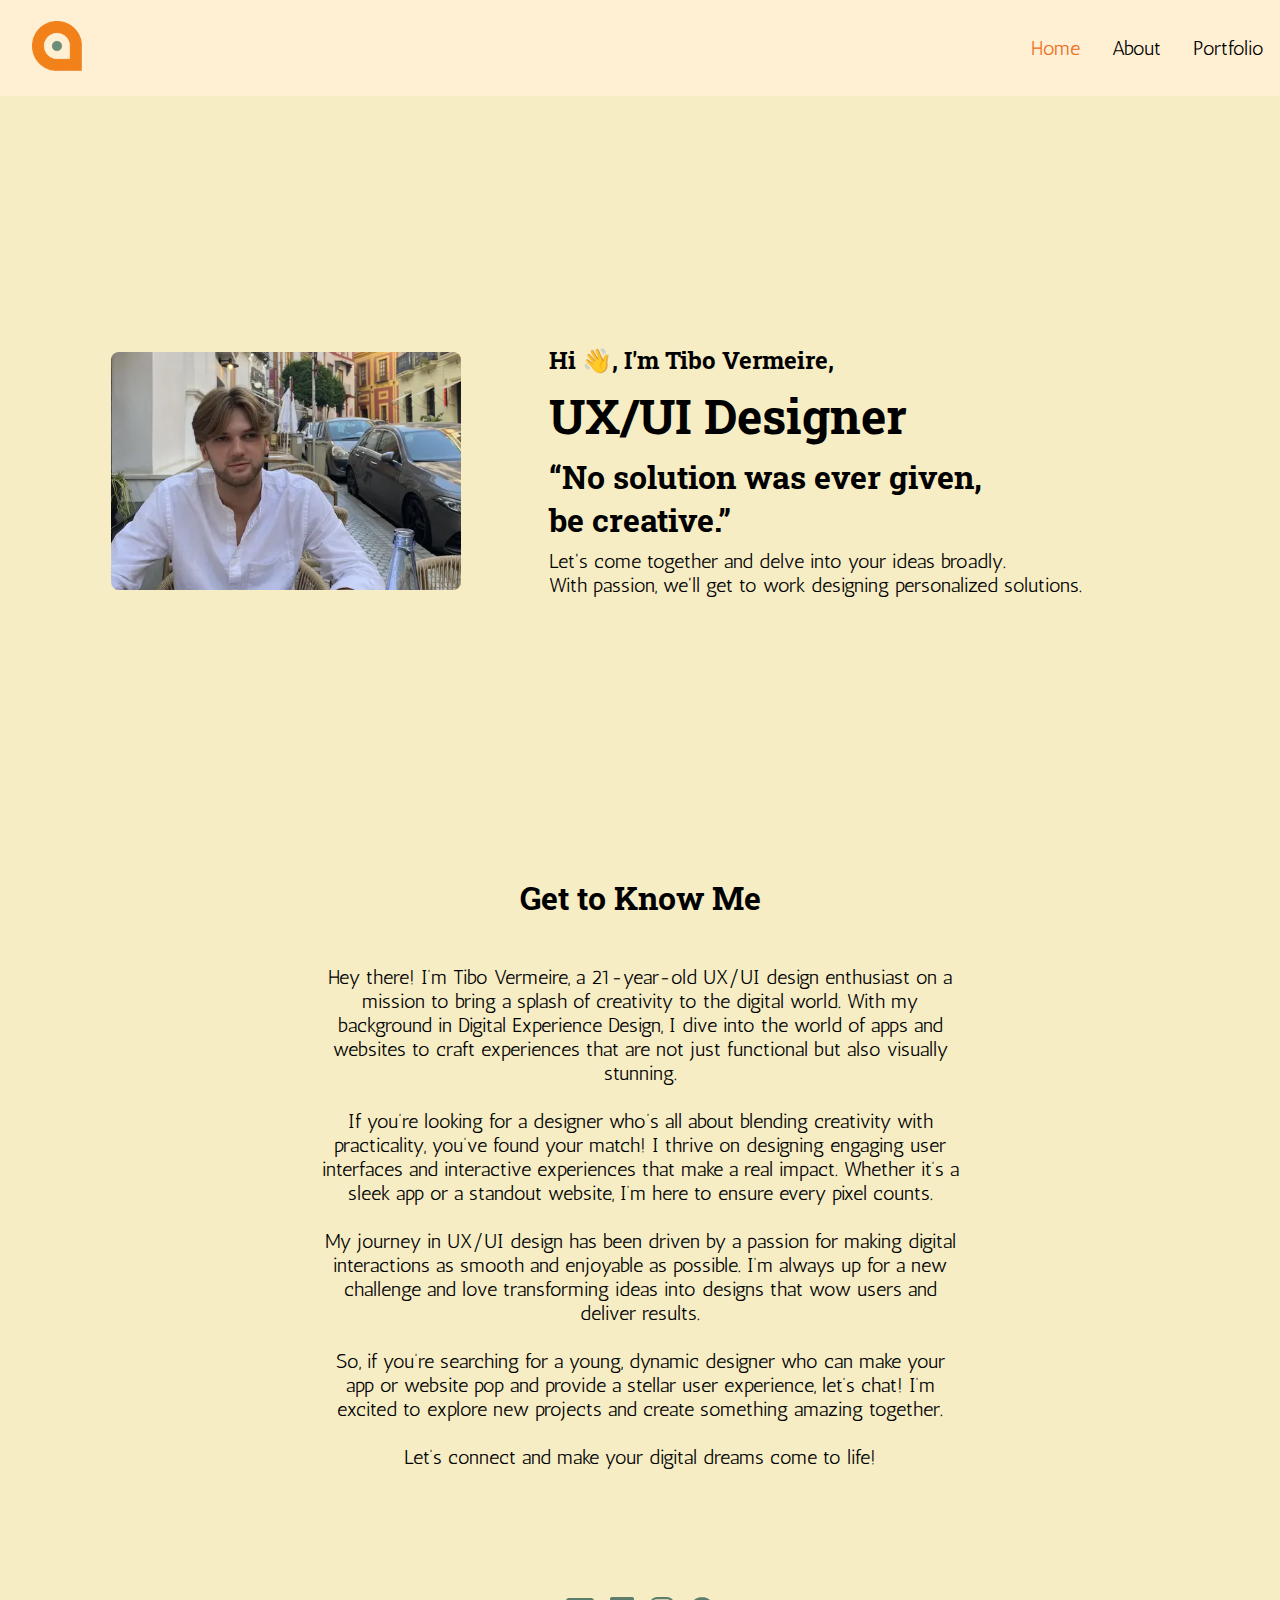
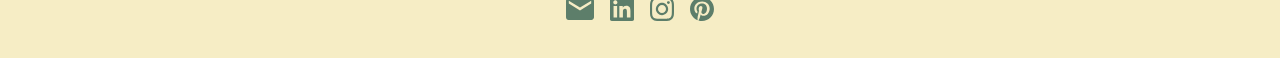
==== index.html @ 276ce7d8 "keyword improval" ====
<!DOCTYPE html>
<html lang="en">

<head>
    <meta charset="UTF-8">
    <meta name="viewport" content="width=device-width, initial-scale=1.0">

    <script src="https://cdn-eu.pagesense.io/js/empatude/4003f5387c204eb7a734f2715d2c9e38.js"></script>

    <!-- Hotjar Tracking Code -->
    <script>
        (function(h, o, t, j, a, r) {
            h.hj = h.hj || function() { (h.hj.q = h.hj.q || []).push(arguments) };
            h._hjSettings = { hjid: 3784376, hjsv: 6 };
            a = o.getElementsByTagName('head')[0];
            r = o.createElement('script'); r.async = 1;
            r.src = t + h._hjSettings.hjid + j + h._hjSettings.hjsv;
            a.appendChild(r);
        })(window, document, 'https://static.hotjar.com/c/hotjar-', '.js?sv=');
    </script>

    <!-- Google Tag Manager -->
    <script>
        (function(w, d, s, l, i) {
            w[l] = w[l] || [];
            w[l].push({ 'gtm.start': new Date().getTime(), event: 'gtm.js' });
            var f = d.getElementsByTagName(s)[0],
                j = d.createElement(s), dl = l != 'dataLayer' ? '&l=' + l : '';
            j.async = true;
            j.src = 'https://www.googletagmanager.com/gtm.js?id=' + i + dl;
            f.parentNode.insertBefore(j, f);
        })(window, document, 'script', 'dataLayer', 'GTM-WDBLGNGG');
    </script>
    <!-- End Google Tag Manager -->

    <title>Tibo Vermeire - UX/UI Designer</title>
    <meta name="title" content="Tibo Vermeire - UX/UI Designer">
    <meta name="description" content="Passionate UX/UI designer crafting immersive experiences, blending empathy with innovation.">
    <meta name="keywords" content="Tibo Vermeire, UX/UI design, Creative, Apps, Website, Designer, Digital">
    <meta name="author" content="Tibo Vermeire">
    <meta name="robots" content="index, follow">

    <link rel="canonical" href="https://www.empatude.be/" />

    <!-- Primary Meta Tags -->
    <title>Empatude</title>
    <meta name="title" content="Empatude" />
    <meta name="description" content="Discover how Empatude can propel your business forward! Explore our projects and see if Empatude can become your trusted partner." />

    <!-- Open Graph / Facebook -->
    <meta property="og:type" content="website" />
    <meta property="og:url" content="https://metatags.io/" />
    <meta property="og:title" content="Empatude" />
    <meta property="og:description" content="Discover how Empatude can propel your business forward! Explore our projects and see if Empatude can become your trusted partner." />
    <meta property="og:image" content="https://metatags.io/images/meta-tags.png" />

    <!-- Twitter -->
    <meta property="twitter:card" content="summary_large_image" />
    <meta property="twitter:url" content="https://metatags.io/" />
    <meta property="twitter:title" content="Empatude" />
    <meta property="twitter:description" content="Discover how Empatude can propel your business forward! Explore our projects and see if Empatude can become your trusted partner." />
    <meta property="twitter:image" content="https://metatags.io/images/meta-tags.png" />


    <!-- Favicon -->
    <link rel="icon" href="/Assets/favicon.ico" type="image/x-icon">
    
    <!-- Font Imports -->
    <link rel="stylesheet" href="https://fonts.googleapis.com/css2?family=Roboto+Slab:wght@500&display=swap">
    <link rel="stylesheet" href="https://fonts.googleapis.com/css2?family=Antic&display=swap">

    <!-- Stylesheet -->
    <link rel="stylesheet" href="style.css">

    <!-- Main JS -->
    <script src="./main.js" defer></script>
    
    <!-- Google Tag -->
    <script async src="https://www.googletagmanager.com/gtag/js?id=G-KB0P26QHJX"></script>
    <script>
        window.dataLayer = window.dataLayer || [];
        function gtag() { dataLayer.push(arguments); }
        gtag('js', new Date());
        gtag('config', 'G-KB0P26QHJX');
    </script>

</head>

<body>
    <!-- Google Tag Manager (noscript) -->
    <noscript><iframe src="https://www.googletagmanager.com/ns.html?id=GTM-WDBLGNGG"
                      height="0" width="0" style="display:none;visibility:hidden"></iframe></noscript>
    <!-- End Google Tag Manager (noscript) -->

    <nav class="navbar">
        <div class="logo">
            <a href="index.html"><img src="Assets/empatude_logo.webp" alt="Empatude Logo"></a>
        </div>
    
        <!-- Toggle Button -->
        <div class="toggle-button" aria-label="Toggle Navigation" onclick="toggleNavbar()">
            <div class="bar"></div>
            <div class="bar"></div>
            <div class="bar"></div>
        </div>
    
        <!-- Navigation Links -->
        <div class="navbar-links">
            <ul>
                <li><a class="on" href="index.html">Home</a></li>
                <li><a href="about.html">About</a></li>
                <li><a href="portfolio.html">Portfolio</a></li>
            </ul>
        </div>
    </nav>
    

    <div class="home">
        <div class="profielfoto">
            <img class="foto" src="Assets/profielfoto.webp" alt="Tibo Vermeire">
        </div>
        <div class="introducing">
            <h3 class="space">Hi 👋, I'm Tibo Vermeire,</h3>
            <h1 class="space">UX/UI Designer</h1>
            <h2 class="space">“No solution was ever given, <br>be creative.”</h2>
            <p class="space">Let's come together and delve into your ideas broadly. <br>
                 With passion, we'll get to work designing personalized solutions.</p>
        </div>
    </div>

    <div class="information">
        <h2 id="knowMe">Get to Know Me</h2>
        <p>
            Hey there! I’m Tibo Vermeire, a 21-year-old UX/UI design enthusiast on a mission to bring a splash of creativity to the digital world. With my background in Digital Experience Design, I dive into the world of apps and websites to craft experiences that are not just functional but also visually stunning.
            <br><br>
            If you’re looking for a designer who’s all about blending creativity with practicality, you’ve found your match! I thrive on designing engaging user interfaces and interactive experiences that make a real impact. Whether it’s a sleek app or a standout website, I’m here to ensure every pixel counts.
            <br><br>
            My journey in UX/UI design has been driven by a passion for making digital interactions as smooth and enjoyable as possible. I’m always up for a new challenge and love transforming ideas into designs that wow users and deliver results.
            <br><br>
            So, if you’re searching for a young, dynamic designer who can make your app or website pop and provide a stellar user experience, let’s chat! I’m excited to explore new projects and create something amazing together.
            <br><br>
            Let’s connect and make your digital dreams come to life!
        </p>
    </div>

    <footer>
        <div class="socials">
            <a href="mailto:Tibo_Vermeire@icloud.com"><img class="icon" id="mail" src="Assets/SVG/Mail.svg" alt="Mail Icon"></a>
            <a href="https://www.linkedin.com/in/tibo-vermeire-33b198261/" target="_blank"><img class="icon" src="Assets/SVG/Linked_in.svg" alt="LinkedIn Icon"></a>
            <a href="https://www.instagram.com/empatude__/" target="_blank"><img class="icon" src="Assets/SVG/Instagram.svg" alt="Instagram Icon"></a>
            <a href="https://nl.pinterest.com/empatude__/" target="_blank"><img class="icon" src="Assets/SVG/Pintrest.svg" alt="Pinterest Icon"></a>
        </div>
    </footer>

    <script>
        // Function to toggle the navigation
        function toggleNavbar() {
            const navbarLinks = document.querySelector('.navbar-links');
            navbarLinks.classList.toggle('active');
        }
    </script>

</body>
<script src="./main.js"></script>
</html>
---- style.css ----
body {
    background-color: #F6EDC5;
    margin: 0;
    padding: 0;
    font-size: 20px;
    font-family: 'Antic', sans-serif;
}

.blogblok_1{
    padding:15rem 15rem 2rem 15rem;
}

.blogblok{
    padding:2rem 15rem 5rem 15rem;
}

.profielfotoCM{
    height: 150px;
    width: auto;
}

.body-port{
    overflow: scroll;
}

h1{
    font-size: 48px;
    font-family: 'Roboto Slab', serif;
}

h2{
    font-size: 32px;
    font-family: 'Roboto Slab', serif;
}

h3{
    font-size: 24px;
    font-family: 'Roboto Slab', serif;
}

.navbar {
    display: flex;
    justify-content: space-between;
    align-items: center;
    padding: 1rem;
    background-color: #FFF0D4;
}

.logo img{
    margin-left: 1rem;
    width: 50px;
    height: 50px;
}

.navbar-links ul {
    list-style: none;
    display: flex;
    gap: 2rem;
}

.navbar-links ul li a {
    text-decoration: none;
    color: #000;
    font-weight: 500;
    transition: color 0.3s ease;
}

.navbar-links ul li a:hover,
.navbar-links ul li a.on {
    color: #ED6C1A ;
}

.toggle-button {
    display: none;
    flex-direction: column;
    cursor: pointer;
    z-index: 1000;
}

.toggle-button .bar {
    width: 25px;
    height: 3px;
    background-color: #000;
    margin: 4px 0;
    transition: all 0.3s ease;
}


.home {
    display: flex;
    justify-content: center;
    flex-direction: row;
    align-items: center;
    width: 100%;
    padding:10rem 0rem 4rem 0rem;

}

.home .introducing {
    padding: 4em;
}

.home .profielfoto {
    display: flex;
    justify-content: right;
}
 .home .profielfoto .foto{
    box-shadow: #1D1E1B;
    border-radius: 8px;
    width:350px; 
    height: auto;
 }

 .information{
    display: flex;
    justify-content: center;
    align-items: center;
    text-align: center;
    flex-direction: column;
    margin-top: 5em;
    margin-left: 16em;
    margin-right: 16em;
    margin-bottom: 5em;
 }

 #knowMe {
    animation: jump 2s ease-in-out infinite;
    display: inline-block;
}

@keyframes jump {
    0% { transform: translateY(0); }
    20% { transform: translateY(-10px); }
    40% { transform: translateY(0); }
    60% { transform: translateY(-5px); }
    80% { transform: translateY(0); }
    100% { transform: translateY(0); }
}

.space {
    margin: 0.5rem;
}

.content{
    display: flex;
    justify-content: center;
    flex-direction: column;
    align-items: first baseline;
    padding:8rem;

}

footer {
    display: flex;
    justify-content: center;
    margin-bottom: 24px;
}

#mail {
    width: 28px;
}

.icon {
    width: 24px;
    padding: 8px;
}

.socials {
    display: flex;
    align-items: center;
}

.portfolio {
    padding-top: 8em;
    padding-bottom: 5rem;
    padding-left: 2rem;  
    padding-right: 2rem; 
    width: 100%;
    display: flex;
    justify-content: center; 
    flex-wrap: wrap;
    gap: 1rem; 
    box-sizing: border-box; 
}

.project {
    display: flex;
    flex-direction: column;
    align-items: start;
    flex-basis: calc(30% - 1rem); 
    margin: 0; 
    box-sizing: border-box; 
}

.project-img {
    width: 100%;
    margin: 0; 
    display: block;
}

li{
    list-style:none;
}

ul{
    display: flex;
    flex-direction: row;
}

.content .portfolio-detail ul.images {
    list-style-type: none; 
    display: flex; 
    justify-content: space-between; 
    margin: 20px 0; 
}

.content .portfolio-detail ul.images li {
    margin: 0 10px; 
    flex: 1; 
}

.content .portfolio-detail ul.images li img {
    width: 100%; 
    max-width: 250px; 
    height: auto; 
    display: block;
}

.back-button {
    margin: 20px;
    display: inline-block;
}

.btn-back {
    padding: 10px 20px;
    background-color: #ED6C1A; 
    color: white;
    text-decoration: none;
    border-radius: 5px;
    font-family: 'Roboto Slab', serif; 
    font-weight: 500;
}

.btn-back:hover {
    background-color: #ED6C1A;
}



@media screen and ( max-width: 768px){
    body{
        overflow: scroll;
    }

     .about{
        align-items: center;
        text-align: center;
        padding:10rem 8rem 12rem 8rem;
    }

    .project{
        margin-left: 15%;
    }
    

}


@media screen and ( max-width: 620px){
    body{
        font-size: small;
    }
    
    .toggle-button {
        display: flex;
    }

    .navbar-links {
        position: fixed;
        top: 0;
        right: -100%;
        height: 100%;
        width: 250px;
        font-size: 24px;
        background-color: #FFF0D4;
        display: flex;
        flex-direction: column;
        justify-content: center;
        align-items: center;
        text-align: center;
        box-shadow: -4px 0 10px rgba(0, 0, 0, 0.2);
        transition: right 0.3s ease;
    }

    .navbar-links ul {
        flex-direction: column;
        gap: 2rem;
    }

    .navbar-links.active {
        right: 0;
    }

    /* Animated Hamburger to X */
    .toggle-button.active .bar:nth-child(1) {
        transform: rotate(45deg) translate(5px, 5px);
    }

    .toggle-button.active .bar:nth-child(2) {
        opacity: 0;
    }

    .toggle-button.active .bar:nth-child(3) {
        transform: rotate(-45deg) translate(6px, -6px);
    }

    .home {
        flex-direction: column;
        padding:5rem 0rem 10rem 0rem;
    }
    
    .home .introducing {
        text-align: center;
    }
    
    .home .profielfoto {
        display: flex;
        justify-content: center;
    }
     .home .profielfoto .foto{
        width:280px; height:auto;
    }

    .about{
        align-items: center;
        text-align: center;
        padding:7rem 5rem 10rem 5rem;
    }

    .portfolio{
        padding-top:10em;
        padding-bottom: 5rem;
        width: 100%;
        display: flex;
        text-align: center;
        justify-content: center;
        align-items: center;
        flex-direction: column;
    }
    
    .project{
        text-align: center;
        flex-direction: column;
        align-items: center;
        margin-right: auto;
        margin-left: auto;
        padding-bottom: 2rem;
    }

    .project-img{
        width: 178px;
        margin: 0px;
        color: #ED6C1A;
        background-color: #FFF0D4;
        border-color: #ED6C1A;
        border-style: solid;
        border-radius: 8px;
        margin-top: 3rem;
    }

    .button{
        text-decoration: none;
        color: #ED6C1A;
        background-color: #FFF0D4;
        border-color: #ED6C1A;
        border-style: solid;
        border-radius: 8px;
        padding: 8px;
        align-items: center;
        margin: 2rem;
     }

    .socials {
        position: relative;
        bottom: 3rem;
    }
    
}
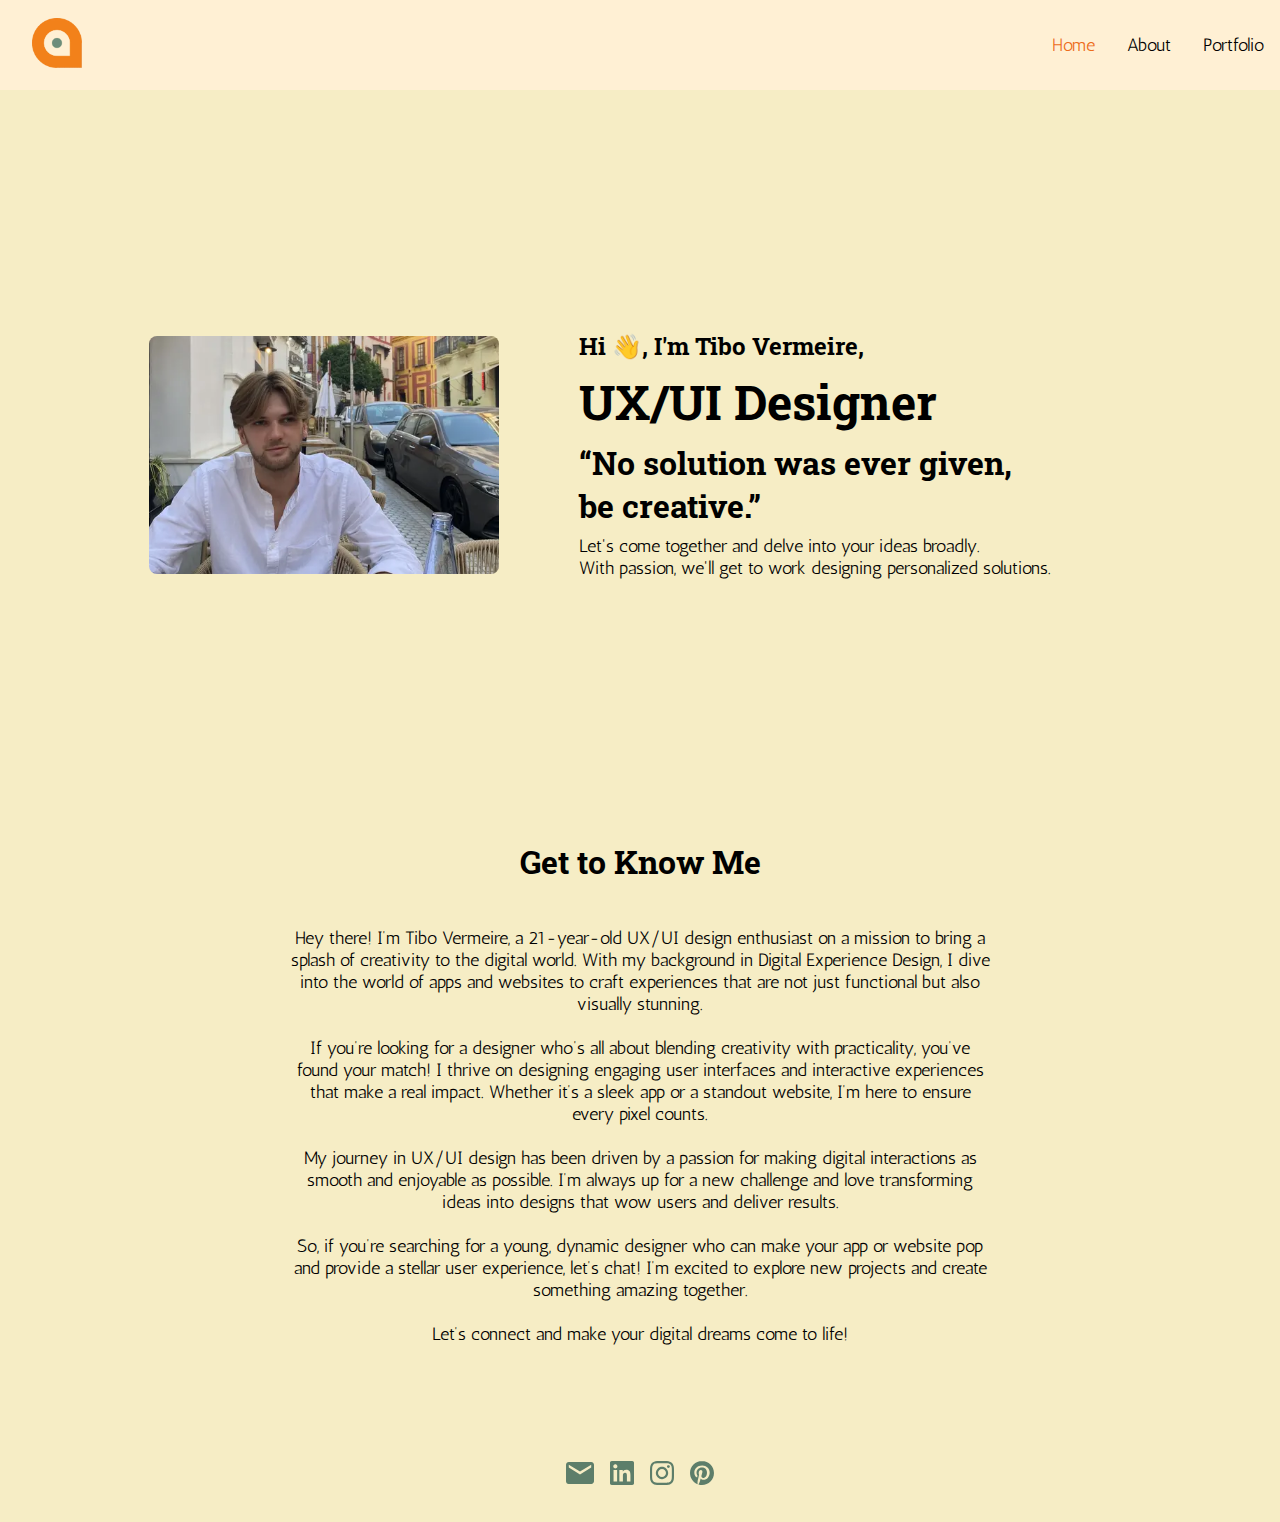
==== commit c2cfbde3: "Fb app id" ====
--- a/index.html
+++ b/index.html
@@ -42,6 +42,27 @@
 
     <link rel="canonical" href="https://www.empatude.be/" />
 
+    <!-- Schema.org for Google -->
+    <script type="application/ld+json">
+        {
+          "@context": "https://schema.org",
+          "@type": "Person",
+          "name": "Tibo Vermeire",
+          "description": "Tibo Vermeire is a young designer specializing in UX/UI design with a passion for creating innovative and engaging digital experiences. With expertise in apps and websites, he blends creativity with functionality.",
+          "jobTitle": "UX/UI Designer",
+          "url": "https://www.empatude.be/",
+          "sameAs": [
+            "https://www.linkedin.com/in/tibo-vermeire-33b198261/",
+            "https://www.instagram.com/empatude__/"
+          ],
+          "contactPoint": {
+            "@type": "ContactPoint",
+            "contactType": "customer service",
+            "email": "Tibo_Vermeire@icloud.com"
+          }
+        }
+        </script>
+
     <!-- Primary Meta Tags -->
     <title>Empatude</title>
     <meta name="title" content="Empatude" />
@@ -53,6 +74,7 @@
     <meta property="og:title" content="Empatude" />
     <meta property="og:description" content="Discover how Empatude can propel your business forward! Explore our projects and see if Empatude can become your trusted partner." />
     <meta property="og:image" content="https://metatags.io/images/meta-tags.png" />
+    <meta property="fb:app_id" content="1143724784027714" />
 
     <!-- Twitter -->
     <meta property="twitter:card" content="summary_large_image" />
@@ -83,6 +105,8 @@
         gtag('js', new Date());
         gtag('config', 'G-KB0P26QHJX');
     </script>
+
+    
 
 </head>
 
--- a/style.css
+++ b/style.css
@@ -2,7 +2,7 @@
     background-color: #F6EDC5;
     margin: 0;
     padding: 0;
-    font-size: 20px;
+    font-size: 18px;
     font-family: 'Antic', sans-serif;
 }
 
@@ -104,7 +104,7 @@
     display: flex;
     justify-content: right;
 }
- .home .profielfoto .foto{
+.home .profielfoto .foto{
     box-shadow: #1D1E1B;
     border-radius: 8px;
     width:350px; 
@@ -145,8 +145,7 @@
     display: flex;
     justify-content: center;
     flex-direction: column;
-    align-items: first baseline;
-    padding:8rem;
+    padding:12rem;
 
 }
 
@@ -170,8 +169,12 @@
     align-items: center;
 }
 
+#portfolioTitle{
+    padding-left: 10rem;
+}
+
 .portfolio {
-    padding-top: 8em;
+    padding-top: 1em;
     padding-bottom: 5rem;
     padding-left: 2rem;  
     padding-right: 2rem; 
@@ -207,73 +210,33 @@
     flex-direction: row;
 }
 
-.content .portfolio-detail ul.images {
-    list-style-type: none; 
-    display: flex; 
-    justify-content: space-between; 
-    margin: 20px 0; 
-}
-
-.content .portfolio-detail ul.images li {
-    margin: 0 10px; 
-    flex: 1; 
-}
-
-.content .portfolio-detail ul.images li img {
-    width: 100%; 
-    max-width: 250px; 
-    height: auto; 
-    display: block;
-}
-
-.back-button {
-    margin: 20px;
-    display: inline-block;
-}
-
-.btn-back {
-    padding: 10px 20px;
-    background-color: #ED6C1A; 
-    color: white;
-    text-decoration: none;
-    border-radius: 5px;
-    font-family: 'Roboto Slab', serif; 
-    font-weight: 500;
-}
-
-.btn-back:hover {
-    background-color: #ED6C1A;
-}
-
 
 
 @media screen and ( max-width: 768px){
     body{
         overflow: scroll;
-    }
-
-     .about{
-        align-items: center;
-        text-align: center;
-        padding:10rem 8rem 12rem 8rem;
-    }
-
-    .project{
-        margin-left: 15%;
-    }
-    
-
-}
-
-
-@media screen and ( max-width: 620px){
-    body{
         font-size: small;
     }
-    
+
+    h1{
+        font-size: 32px;
+        font-family: 'Roboto Slab', serif;
+    }
+    
+    h2{
+        font-size: 26px;
+        font-family: 'Roboto Slab', serif;
+    }
+    
+    h3{
+        font-size: 18px;
+        font-family: 'Roboto Slab', serif;
+    }
+
     .toggle-button {
         display: flex;
     }
+
 
     .navbar-links {
         position: fixed;
@@ -301,7 +264,6 @@
         right: 0;
     }
 
-    /* Animated Hamburger to X */
     .toggle-button.active .bar:nth-child(1) {
         transform: rotate(45deg) translate(5px, 5px);
     }
@@ -313,14 +275,15 @@
     .toggle-button.active .bar:nth-child(3) {
         transform: rotate(-45deg) translate(6px, -6px);
     }
+    
+    .home .introducing {
+        padding: 2.5em;
+        text-align: center;
+    }
 
     .home {
         flex-direction: column;
-        padding:5rem 0rem 10rem 0rem;
-    }
-    
-    .home .introducing {
-        text-align: center;
+        padding:5rem 0rem 2rem 0rem;
     }
     
     .home .profielfoto {
@@ -330,15 +293,29 @@
      .home .profielfoto .foto{
         width:280px; height:auto;
     }
-
-    .about{
-        align-items: center;
-        text-align: center;
-        padding:7rem 5rem 10rem 5rem;
-    }
-
+    
+     .information{
+        margin-top: 2em;
+        margin-left: 4em;
+        margin-right: 4em;
+        margin-bottom: 5em;
+     }
+     .content{
+        align-items: center;
+        text-align: center;
+        padding: 4em;
+        padding-bottom: 16rem;
+    }
+
+    #portfolioTitle{
+        padding-left: 0;
+        display: flex;
+        justify-content: center;
+        padding-top:1em;
+    }
+    
     .portfolio{
-        padding-top:10em;
+        padding-top:1em;
         padding-bottom: 5rem;
         width: 100%;
         display: flex;
@@ -352,37 +329,29 @@
         text-align: center;
         flex-direction: column;
         align-items: center;
-        margin-right: auto;
-        margin-left: auto;
         padding-bottom: 2rem;
     }
 
     .project-img{
-        width: 178px;
+        display: flex;
+        align-items: center;
+        width: 300px;
         margin: 0px;
-        color: #ED6C1A;
-        background-color: #FFF0D4;
-        border-color: #ED6C1A;
-        border-style: solid;
-        border-radius: 8px;
         margin-top: 3rem;
     }
-
-    .button{
-        text-decoration: none;
-        color: #ED6C1A;
-        background-color: #FFF0D4;
-        border-color: #ED6C1A;
-        border-style: solid;
-        border-radius: 8px;
-        padding: 8px;
-        align-items: center;
-        margin: 2rem;
-     }
+    
+    li{
+        list-style:none;
+    }
+    
+    ul{
+        display: flex;
+        flex-direction: row;
+    }
 
     .socials {
         position: relative;
         bottom: 3rem;
     }
-    
-}
+
+}
